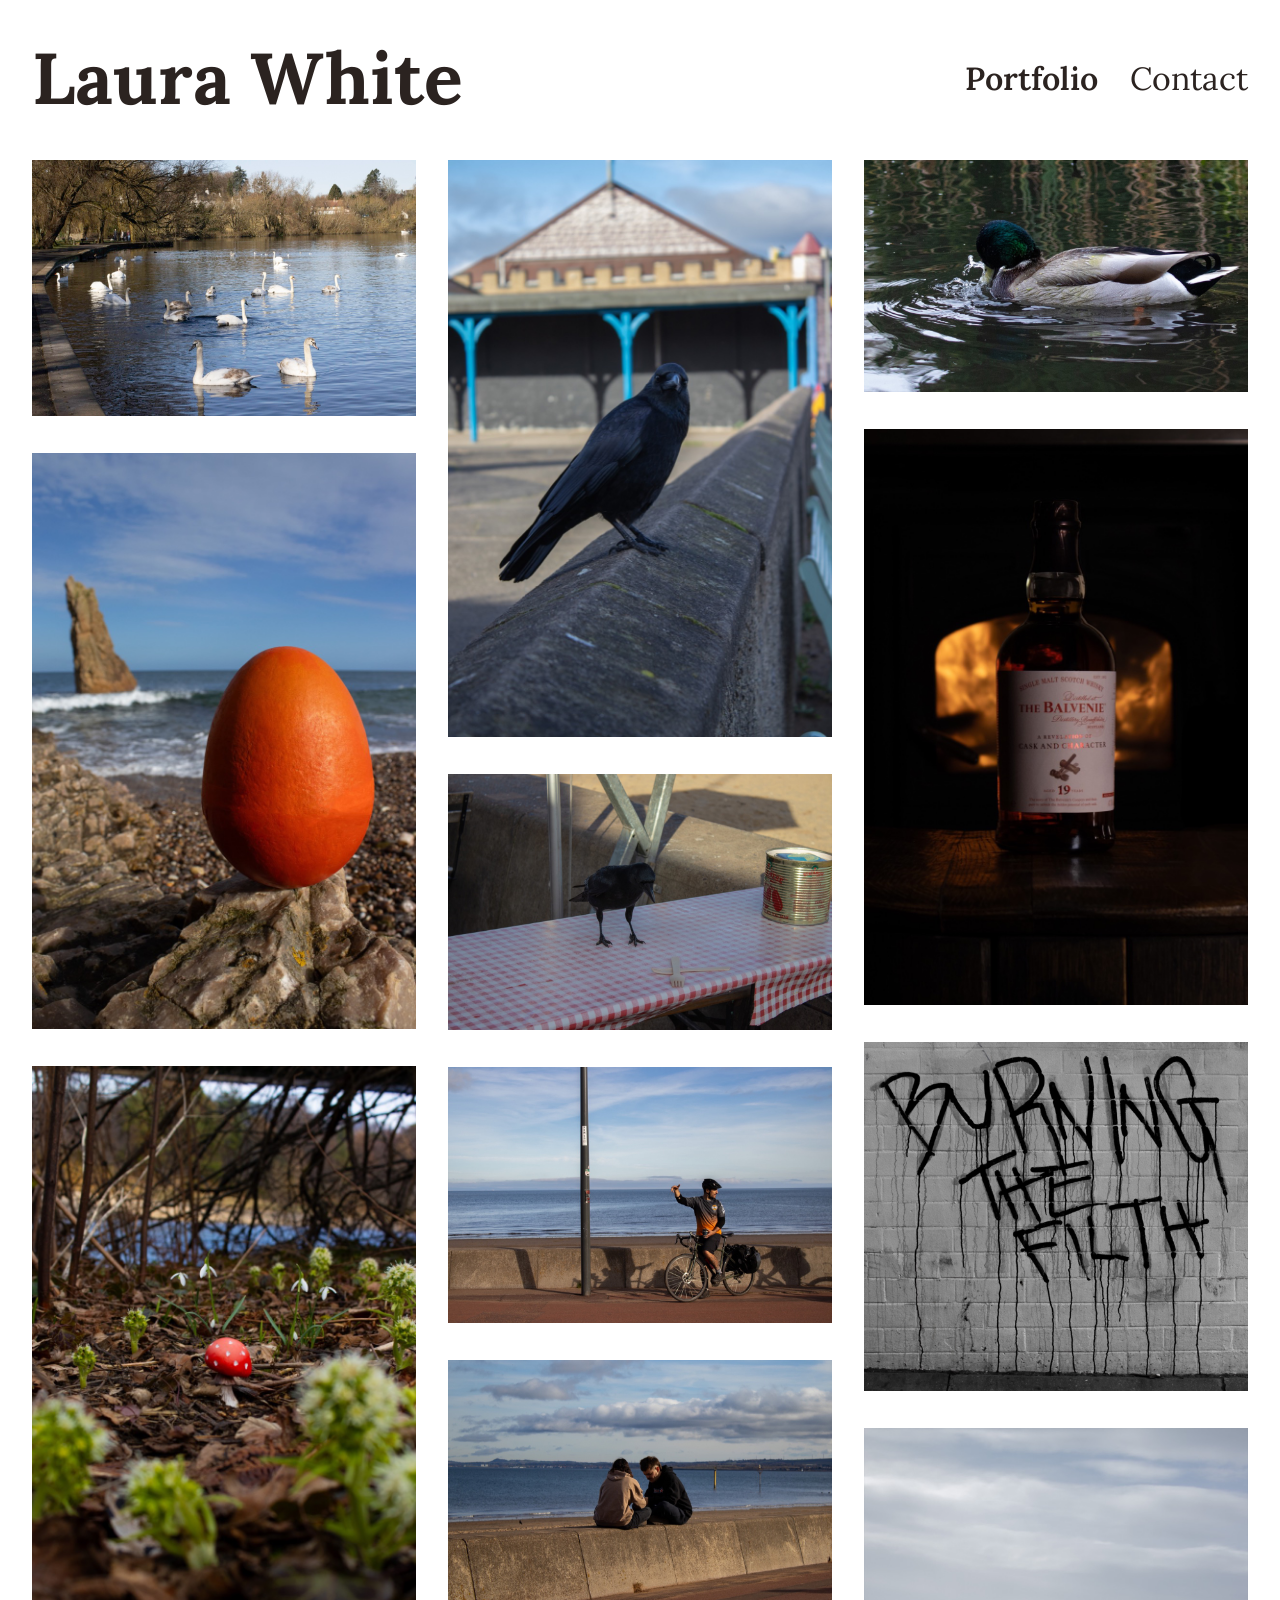
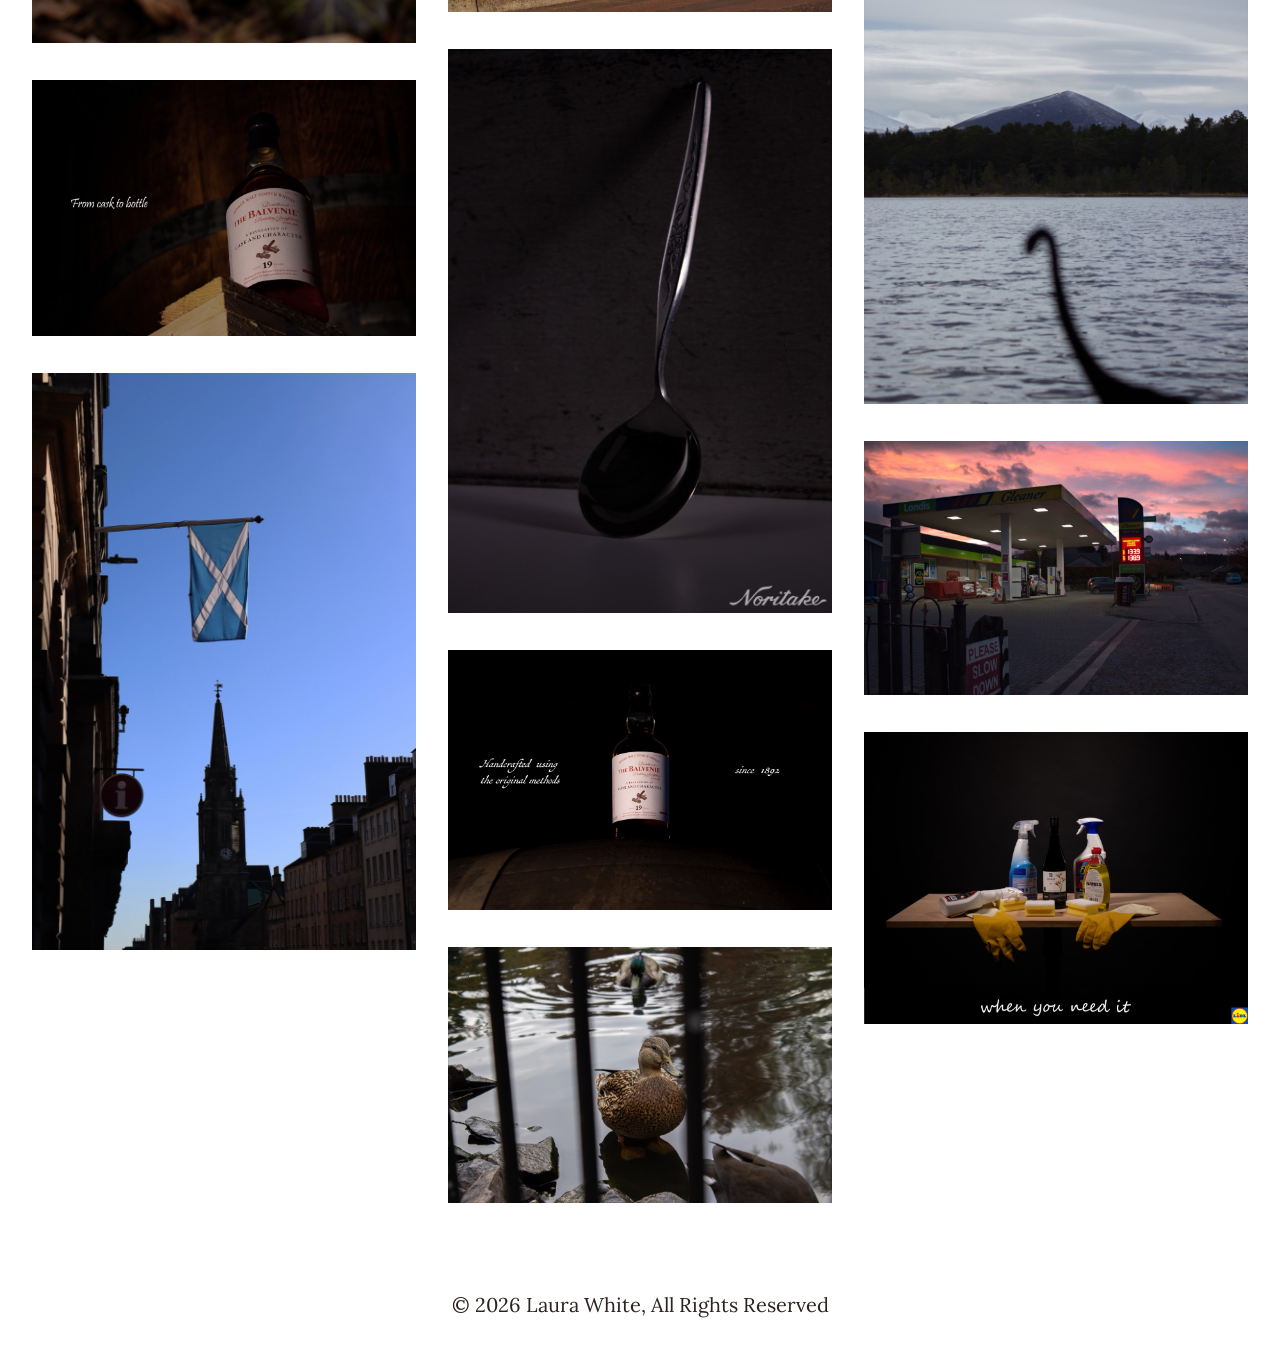
==== pages/index.html @ 3c91ff08 "new file structure" ====
<!doctype html>
<html lang="en">
  <head>
    <meta charset="UTF-8" />
    <meta name="viewport" content="width=device-width, initial-scale=1" />
    <title>Laura White | Portfolio</title>
    <!--open graph -->
    <meta property="og:site_name" content="Laura White Portfolio" />
    <meta property="og:title" content="Fuel, Convenience Store, and Services" />
    <meta property="og:description" content="Contact links" />
    <meta property="og:url" content="https://laurawhite.photography/" />
    <meta property="og:type" content="website" />
    <link rel="stylesheet" href="assets/css/site.css" />
    <link rel="stylesheet" href="assets/css/footer.css" />
    <link rel="stylesheet" href="assets/css/header.css" />
    <script src="assets/js/site.js" defer></script>
  </head>
  <body>
    <header>
      <div class="navbar">
        <h1>Laura White</h1>
        <a
          class="toggle-button"
          role="button"
          aria-label="Navigation dropdown menu toggle button"
        >
          <span class="bar"></span>
          <span class="bar"></span>
          <span class="bar"></span>
        </a>
        <nav class="nav-bar">
          <hr class="navbar-divider" />
          <ul>
            <li><a id="portfolio" class="portfolio" href="/">Portfolio</a></li>
            <li><a class="contact" href="/contact">Contact</a></li>
          </ul>
        </nav>
      </div>
    </header>
    <main>
      <ul class="photo-grid">
        <li>
          <button class="grid-button">
            <img
              class="grid-image"
              src="assets/images/photo - 1.jpg"
              alt="Swans at Linlithgow Loch"
            />
          </button>
          <dialog id="1" class="grid-dialog" closedby="any">
            <button class="dialog-close">&times;</button>
            <img
              class="grid-image"
              src="assets/images/photo - 1.jpg"
              alt="Swans at Linlithgow Loch"
            />
            <p>Swans at Linlithgow Loch</p>
          </dialog>
        </li>
        <li>
          <button class="grid-button">
            <img
              class="grid-image"
              src="assets/images/photo - 2.jpg"
              alt="The soul egg of the Scottish mermaid (Ceasg)"
            />
          </button>
          <dialog id="2" class="grid-dialog" closedby="any">
            <button class="dialog-close">&times;</button>
            <img
              class="grid-image"
              src="assets/images/photo - 2.jpg"
              alt="The soul egg of the Scottish mermaid (Ceasg)"
            />
            <p>The soul egg of the Scottish mermaid (Ceasg)</p>
          </dialog>
        </li>
        <li>
          <button class="grid-button">
            <img
              class="grid-image"
              src="assets/images/photo - 3.jpg"
              alt="Fairy circle with fairy house"
            />
          </button>
          <dialog id="3" class="grid-dialog" closedby="any">
            <button class="dialog-close">&times;</button>
            <img
              class="grid-image"
              src="assets/images/photo - 3.jpg"
              alt="Fairy circle with fairy house"
            />
            <p>Fairy circle with fairy house</p>
          </dialog>
        </li>
        <li>
          <button class="grid-button">
            <img
              class="grid-image"
              src="assets/images/photo - 4.jpg"
              alt="Advertising project: The Balvenie whisky 1"
            />
          </button>
          <dialog id="4" class="grid-dialog" closedby="any">
            <button class="dialog-close">&times;</button>
            <img
              class="grid-image"
              src="assets/images/photo - 4.jpg"
              alt="Advertising project: The Balvenie whisky 1"
            />
            <p>Advertising project: The Balvenie whisky</p>
          </dialog>
        </li>
        <li>
          <button class="grid-button">
            <img
              class="grid-image"
              src="assets/images/photo - 5.jpg"
              alt="Scottish flag in Edinburgh"
            />
          </button>
          <dialog id="5" class="grid-dialog" closedby="any">
            <button class="dialog-close">&times;</button>
            <img
              class="grid-image"
              src="assets/images/photo - 5.jpg"
              alt="Scottish flag in Edinburgh"
            />
            <p>Scottish flag in Edinburgh</p>
          </dialog>
        </li>
        <li>
          <button class="grid-button">
            <img
              class="grid-image"
              src="assets/images/photo - 6.jpg"
              alt="Street photograph of a crow"
            />
          </button>
          <dialog id="6" class="grid-dialog" closedby="any">
            <button class="dialog-close">&times;</button>
            <img
              class="grid-image"
              src="assets/images/photo - 6.jpg"
              alt="Street photograph of a crow"
            />
            <p>Street photograph of a crow</p>
          </dialog>
        </li>
        <li>
          <button class="grid-button">
            <img
              class="grid-image"
              src="assets/images/photo - 7.jpg"
              alt="Confused crow"
            />
          </button>
          <dialog id="7" class="grid-dialog" closedby="any">
            <button class="dialog-close">&times;</button>
            <img
              class="grid-image"
              src="assets/images/photo - 7.jpg"
              alt="Confused crow"
            />
            <p>Confused crow</p>
          </dialog>
        </li>
        <li>
          <button class="grid-button">
            <img
              class="grid-image"
              src="assets/images/photo - 8.jpg"
              alt="Street photograph of cyclist at Portobello beach"
            />
          </button>
          <dialog id="8" class="grid-dialog" closedby="any">
            <button class="dialog-close">&times;</button>
            <img
              class="grid-image"
              src="assets/images/photo - 8.jpg"
              alt="Street photograph of cyclist at Portobello beach"
            />
            <p>Street photograph of cyclist at Portobello beach</p>
          </dialog>
        </li>
        <li>
          <button class="grid-button">
            <img
              class="grid-image"
              src="assets/images/photo - 9.jpg"
              alt="Street photo of a pair of people at Portobello beach"
            />
          </button>
          <dialog id="9" class="grid-dialog" closedby="any">
            <button class="dialog-close">&times;</button>
            <img
              class="grid-image"
              src="assets/images/photo - 9.jpg"
              alt="Street photo of a pair of people at Portobello beach"
            />
            <p>Street photo of a pair of people at Portobello beach</p>
          </dialog>
        </li>
        <li>
          <button class="grid-button">
            <img
              class="grid-image"
              src="assets/images/photo - 10.jpg"
              alt="Advertising project: Decorative spoon"
            />
          </button>
          <dialog id="10" class="grid-dialog" closedby="any">
            <button class="dialog-close">&times;</button>
            <img
              class="grid-image"
              src="assets/images/photo - 10.jpg"
              alt="Advertising project: Decorative spoon"
            />
            <p>Advertising project: Decorative spoon</p>
          </dialog>
        </li>
        <li>
          <button class="grid-button">
            <img
              class="grid-image"
              src="assets/images/photo - 11.jpg"
              alt="Advertising project: The Balvenie whisky 2"
            />
          </button>
          <dialog id="11" class="grid-dialog" closedby="any">
            <button class="dialog-close">&times;</button>
            <img
              class="grid-image"
              src="assets/images/photo - 11.jpg"
              alt="Advertising project: The Balvenie whisky 2"
            />
            <p>Advertising project: The Balvenie whisky</p>
          </dialog>
        </li>
        <li>
          <button class="grid-button">
            <img
              class="grid-image"
              src="assets/images/photo - 12.jpg"
              alt="A duck in jail"
            />
          </button>
          <dialog id="12" class="grid-dialog" closedby="any">
            <button class="dialog-close">&times;</button>
            <img
              class="grid-image"
              src="assets/images/photo - 12.jpg"
              alt="A duck in jail"
            />
            <p>A duck in jail</p>
          </dialog>
        </li>
        <li>
          <button class="grid-button">
            <img
              class="grid-image"
              src="assets/images/photo - 13.jpg"
              alt="Water coming off a ducks beak"
            />
          </button>
          <dialog id="13" class="grid-dialog" closedby="any">
            <button class="dialog-close">&times;</button>
            <img
              class="grid-image"
              src="assets/images/photo - 13.jpg"
              alt="Water coming off a ducks beak"
            />
            <p>Water coming off a ducks beak</p>
          </dialog>
        </li>
        <li>
          <button class="grid-button">
            <img class="grid-image" src="assets/images/photo - 15.jpg" />
          </button>
          <dialog id="14" class="grid-dialog" closedby="any">
            <button class="dialog-close">&times;</button>
            <img class="grid-image" src="assets/images/photo - 15.jpg" />
            <p>Advertising project: The Balvenie whisky</p>
          </dialog>
        </li>
        <li>
          <button class="grid-button">
            <img class="grid-image" src="assets/images/photo - 16.jpg" />
          </button>
          <dialog id="15" class="grid-dialog" closedby="any">
            <button class="dialog-close">&times;</button>
            <img class="grid-image" src="assets/images/photo - 16.jpg" />
            <p>Street photo of graffiti in Edinburgh</p>
          </dialog>
        </li>
        <li>
          <button class="grid-button">
            <img class="grid-image" src="assets/images/photo - 17.jpg" />
          </button>
          <dialog id="16" class="grid-dialog" closedby="any">
            <button class="dialog-close">&times;</button>
            <img class="grid-image" src="assets/images/photo - 17.jpg" />
            <p>The loch Ness monster</p>
          </dialog>
        </li>
        <li>
          <button class="grid-button">
            <img class="grid-image" src="assets/images/photo - 18.jpg" />
          </button>
          <dialog id="17" class="grid-dialog" closedby="any">
            <button class="dialog-close">&times;</button>
            <img class="grid-image" src="assets/images/photo - 18.jpg" />
            <p>Sunrise over Craigellachie Filling Station</p>
          </dialog>
        </li>
        <li>
          <button class="grid-button">
            <img class="grid-image" src="assets/images/photo - 19.jpg" />
          </button>
          <dialog id="18" class="grid-dialog" closedby="any">
            <button class="dialog-close">&times;</button>
            <img class="grid-image" src="assets/images/photo - 19.jpg" />
            <p>Advertising project: Lidl wine bottle</p>
          </dialog>
        </li>
      </ul>
    </main>
    <footer>© 2026 Laura White, All Rights Reserved</footer>
    <script src="assets/js/nav-bar.js"></script>
  </body>
</html>
---- pages/assets/css/site.css ----
/* lora-regular - latin */
@font-face {
  font-display: swap;
  font-family: "Lora";
  font-style: normal;
  font-weight: 400;
  src: url("../fonts/lora-v37-latin-regular.woff2") format("woff2");
}

/* lora-600 - latin */
@font-face {
  font-display: swap;
  font-family: "Lora";
  font-style: normal;
  font-weight: 600;
  src: url("../fonts/lora-v37-latin-600.woff2") format("woff2");
}

/* lora-700 - latin */
@font-face {
  font-display: swap;
  font-family: "Lora";
  font-style: normal;
  font-weight: 700;
  src: url("../fonts/lora-v37-latin-700.woff2") format("woff2");
}

* {
  box-sizing: border-box;
}

html {
  height: 100%;
  background-color: #fff;
  scroll-behavior: smooth;
}

body {
  font-family: "Lora";
  margin: 0;
  font-size: 1.25rem;
  display: flex;
  min-height: 100vh;
  flex-direction: column;
  color: #2b2320;
}

main {
  flex: 1 0 auto;
  margin: 0 auto;
  max-width: 1800px;
}

.photo-grid {
  --frame: 2rem;
  columns: 3;
  margin-inline: auto;
  padding: var(--frame, 0.5rem);
  padding-top: 0;
  column-gap: var(--frame, 0.5rem);
  list-style: none;
  .grid-image {
    display: block;
    height: 100%;
    width: 100%;
    animation: fade-in 0.5s;
  }
  li {
    margin-bottom: var(--frame, 0.5rem);
  }
}

button {
  border: none;
  background-color: none;
  padding: 0;
  margin: 0;
}

button:hover {
  cursor: pointer;
}

:modal {
  padding: 3rem;
  padding-bottom: 1rem;
  padding-top: 5rem;
  border: 2px solid #2b2320;
  animation: fade-in 0.5s;
  user-select: none;
}

dialog img {
  max-height: 70vh;
}

dialog p {
  text-align: center;
  padding: 0.5rem;
}

::backdrop {
  backdrop-filter: blur(8px);
}

.dialog-close {
  vertical-align: middle;
  text-align: center;
  padding: 0.5rem 1rem;
  position: absolute;
  display: inline-block;
  top: 0;
  right: 0;
  font-size: 3rem;
  background: none;
  color: #2b2320;
}

.dialog-close:hover {
  font-weight: 600;
}

@keyframes fade-in {
  0% {
    opacity: 0;
  }
  100% {
    opacity: 1;
  }
}

@media (max-width: 768px) {
  .photo-grid {
    --frame: 1rem;
    columns: 1;
  }

  :modal {
    display: none;
  }
}
---- pages/assets/css/footer.css ----
footer {
  margin: 0 auto;
  padding: 2rem;
  font-size: 1.25rem;
  text-align: center;
}

@media (max-width: 768px) {
  footer {
    font-size: 1.25rem;
    padding-top: 0rem;
  }
}
---- pages/assets/css/header.css ----
header {
  position: sticky;
  z-index: 999;
  top: 0;
  background-color: #fff;
  user-select: none;
}

.navbar {
  margin: 0 auto;
  max-width: 1800px;
  display: flex;
  align-items: center;
  justify-content: space-between;
  padding: 2rem;
  padding-bottom: 1rem;
}

header h1 {
  margin: 0;
  display: flex;
  font-size: 4.5rem;
}

.toggle-button {
  position: absolute;
  right: 2rem;
  top: 50%;
  transform: translateY(-50%);
  display: none;
  flex-direction: column;
  justify-content: space-between;
  align-items: center;
  width: 50px;
  height: 40px;
  z-index: 20;
}

.toggle-button .bar {
  height: 0.25rem;
  width: 100%;
  background-color: #2b2320;
  border-radius: 10px;
  transition:
    transform 0.3s ease,
    opacity 0.3s ease;
}

.toggle-button.active .bar:nth-child(1) {
  transform: translateY(18px) rotate(45deg);
}

.toggle-button.active .bar:nth-child(2) {
  opacity: 0;
}

.toggle-button.active .bar:nth-child(3) {
  transform: translateY(-18px) rotate(-45deg);
}

header nav ul {
  list-style: none;
  display: flex;
  gap: 2rem;
}

#portfolio,
#contact {
  font-weight: 600;
}

header nav ul li {
  font-size: 2rem;
}

header nav ul li a {
  text-decoration: none;
  color: #2b2320;
}

header nav ul li a:hover {
  text-decoration: underline;
}

.navbar-divider {
  display: none;
}

@media (max-width: 758px) {
  .nav-bar {
    position: absolute;
    margin: 0 auto;
    top: 100%;
    left: 0;
    right: 0;
    display: none;
    background-color: #fff;
    z-index: 15;
    height: auto;
  }
  .toggle-button {
    display: flex;
  }
  .nav-bar ul {
    flex-direction: column;
    padding: 0.25rem;
  }

  .nav-bar ul li {
    text-align: center;
    padding: 1rem;
    padding-top: 0.25rem;
  }

  .nav-bar.active {
    display: block;
  }

  .navbar-divider {
    max-width: 60vw;
    display: flex;
  }
}
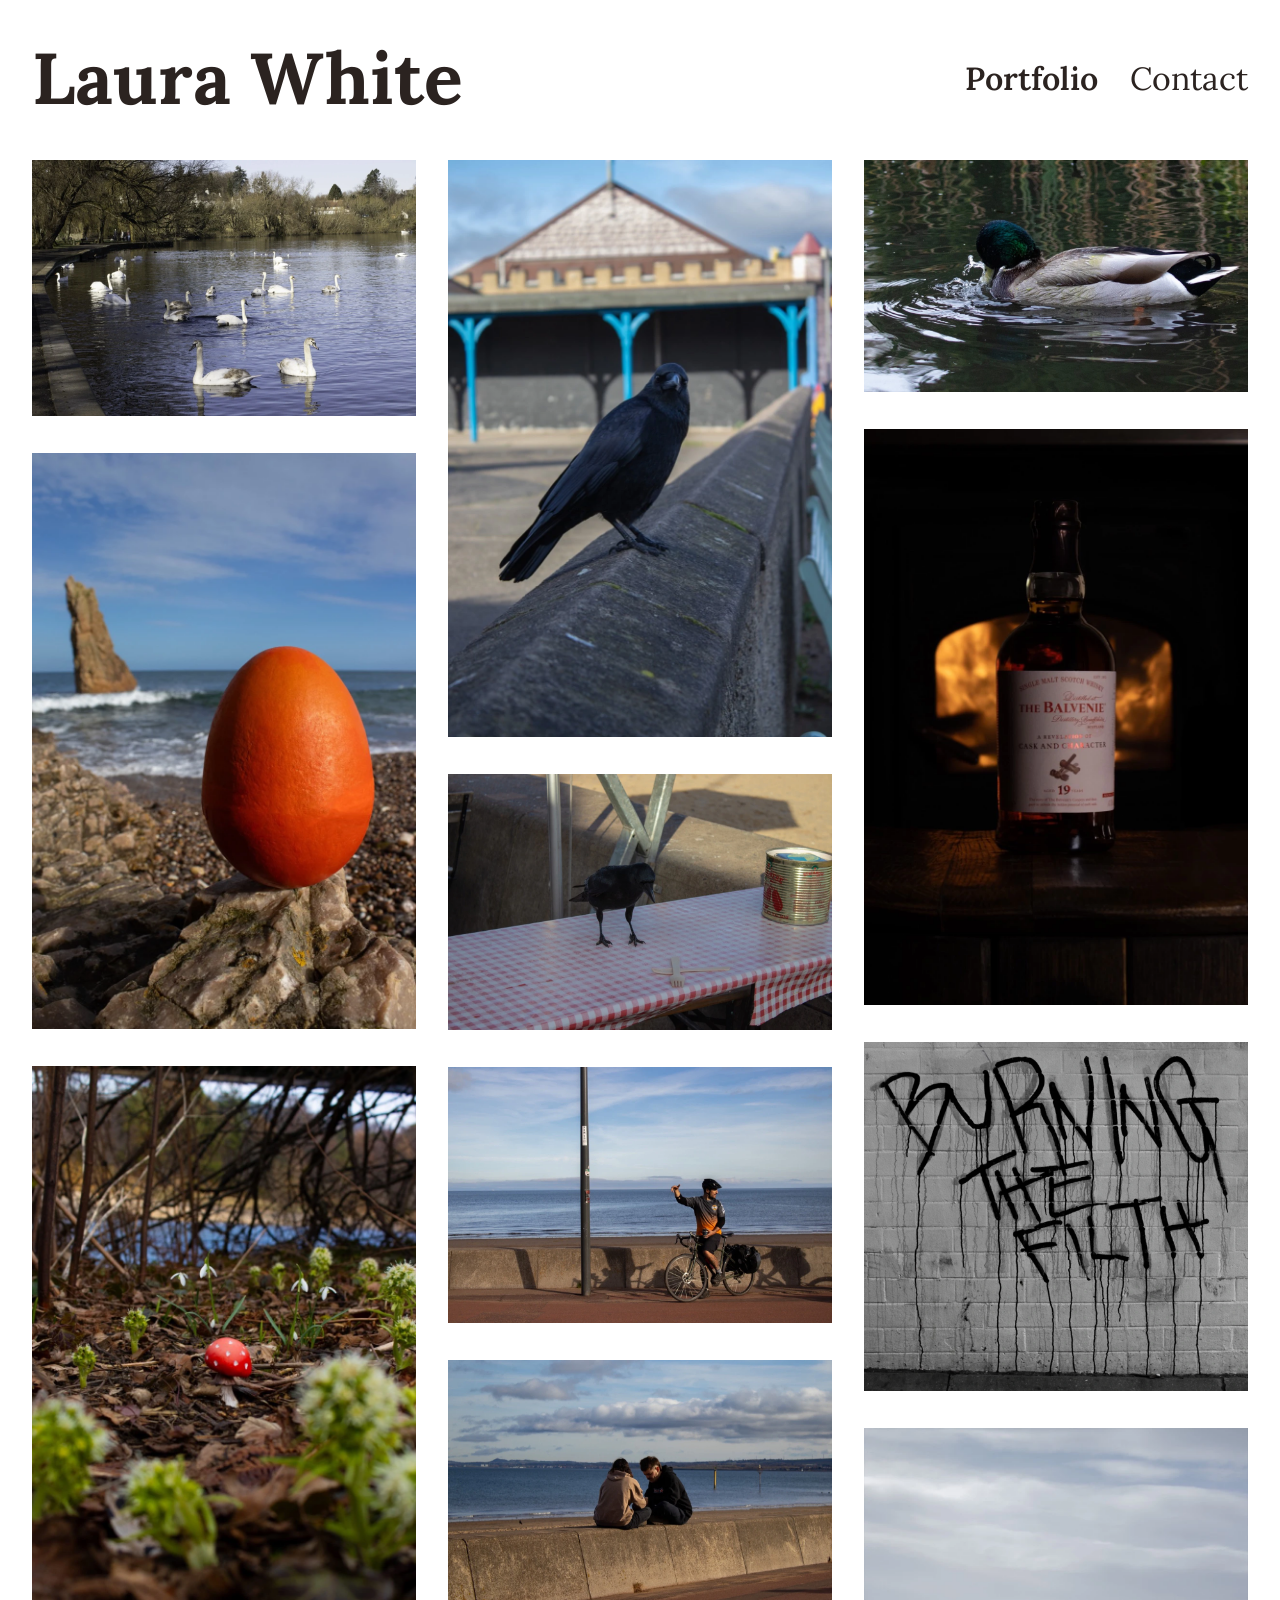
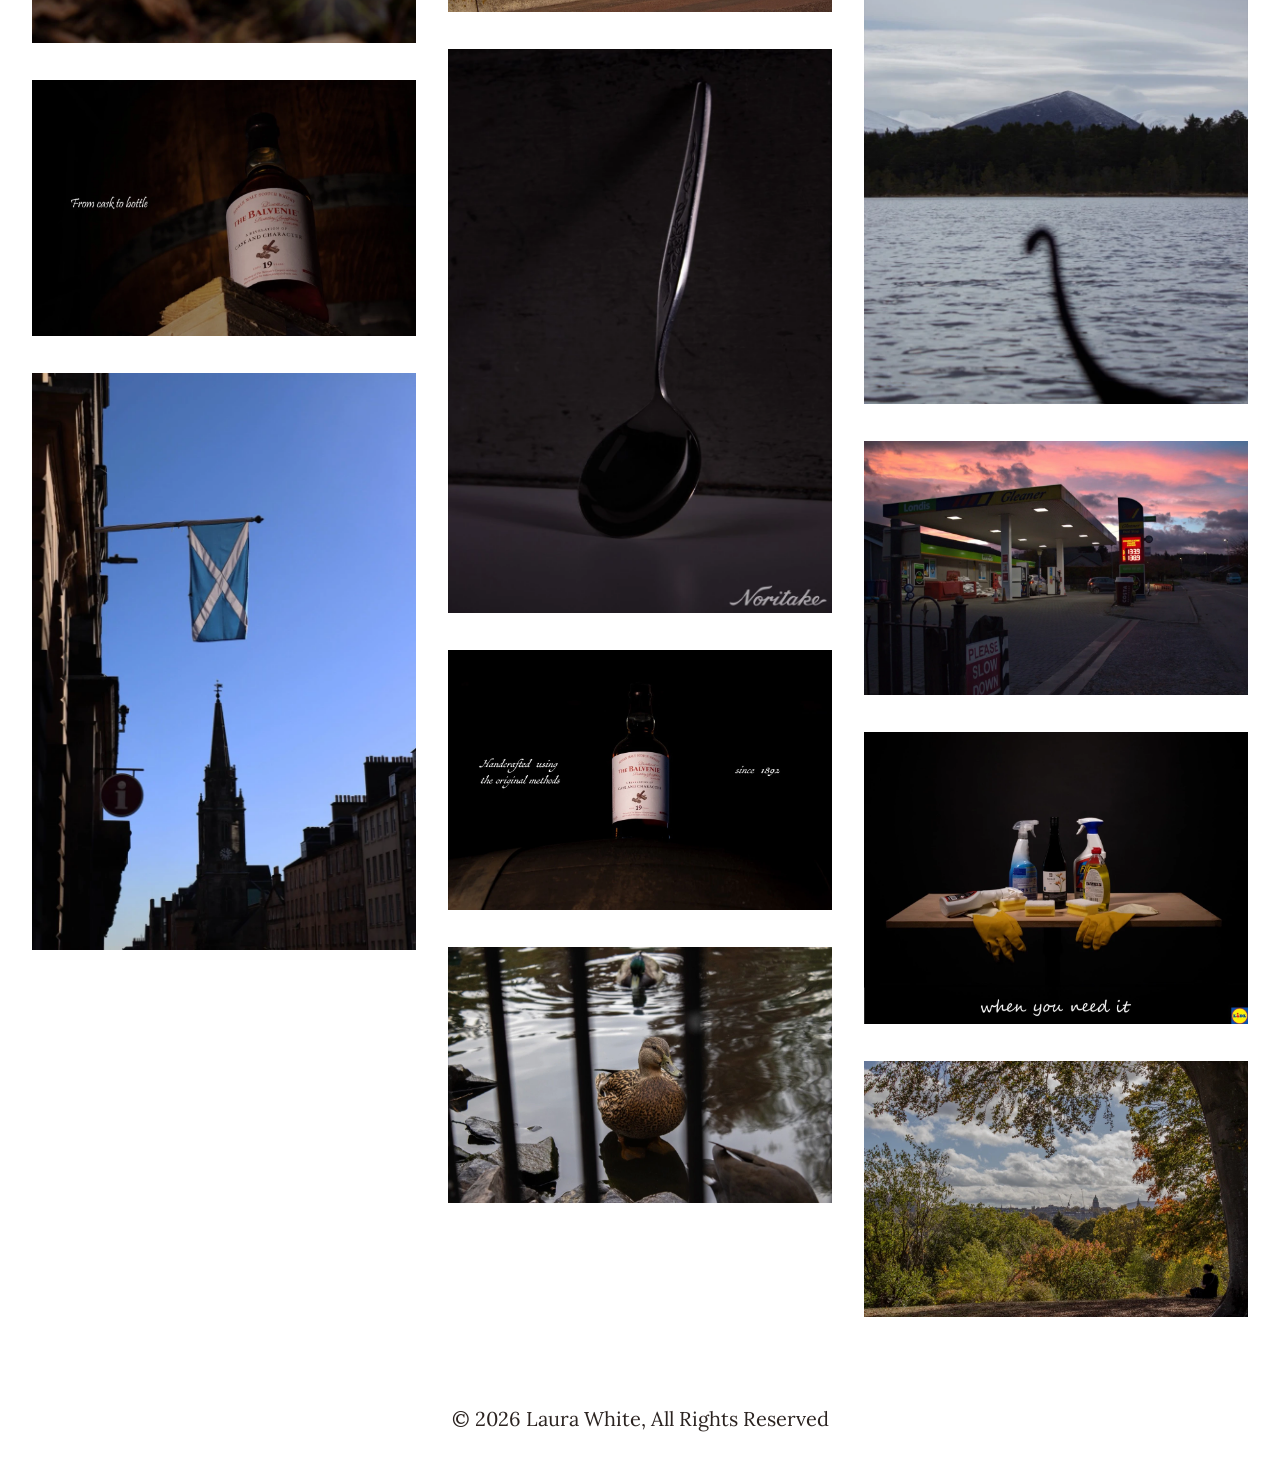
==== commit 1602ca97: "used webp instead of jpg and new photo" ====
--- a/pages/index.html
+++ b/pages/index.html
@@ -5,9 +5,12 @@
     <meta name="viewport" content="width=device-width, initial-scale=1" />
     <title>Laura White | Portfolio</title>
     <!--open graph -->
-    <meta property="og:site_name" content="Laura White Portfolio" />
-    <meta property="og:title" content="Fuel, Convenience Store, and Services" />
-    <meta property="og:description" content="Contact links" />
+    <meta property="og:site_name" content="Laura White | Portfolio" />
+    <meta property="og:title" content="Laura White - Photographer" />
+    <meta
+      property="og:description"
+      content="Portfolio of Laura White, a photographer from Moray, Scotland."
+    />
     <meta property="og:url" content="https://laurawhite.photography/" />
     <meta property="og:type" content="website" />
     <link rel="stylesheet" href="assets/css/site.css" />
@@ -43,7 +46,7 @@
           <button class="grid-button">
             <img
               class="grid-image"
-              src="assets/images/photo - 1.jpg"
+              src="assets/images/photo - 1.webp"
               alt="Swans at Linlithgow Loch"
             />
           </button>
@@ -51,7 +54,7 @@
             <button class="dialog-close">&times;</button>
             <img
               class="grid-image"
-              src="assets/images/photo - 1.jpg"
+              src="assets/images/photo - 1.webp"
               alt="Swans at Linlithgow Loch"
             />
             <p>Swans at Linlithgow Loch</p>
@@ -61,7 +64,7 @@
           <button class="grid-button">
             <img
               class="grid-image"
-              src="assets/images/photo - 2.jpg"
+              src="assets/images/photo - 2.webp"
               alt="The soul egg of the Scottish mermaid (Ceasg)"
             />
           </button>
@@ -69,7 +72,7 @@
             <button class="dialog-close">&times;</button>
             <img
               class="grid-image"
-              src="assets/images/photo - 2.jpg"
+              src="assets/images/photo - 2.webp"
               alt="The soul egg of the Scottish mermaid (Ceasg)"
             />
             <p>The soul egg of the Scottish mermaid (Ceasg)</p>
@@ -79,7 +82,7 @@
           <button class="grid-button">
             <img
               class="grid-image"
-              src="assets/images/photo - 3.jpg"
+              src="assets/images/photo - 3.webp"
               alt="Fairy circle with fairy house"
             />
           </button>
@@ -87,7 +90,7 @@
             <button class="dialog-close">&times;</button>
             <img
               class="grid-image"
-              src="assets/images/photo - 3.jpg"
+              src="assets/images/photo - 3.webp"
               alt="Fairy circle with fairy house"
             />
             <p>Fairy circle with fairy house</p>
@@ -97,7 +100,7 @@
           <button class="grid-button">
             <img
               class="grid-image"
-              src="assets/images/photo - 4.jpg"
+              src="assets/images/photo - 4.webp"
               alt="Advertising project: The Balvenie whisky 1"
             />
           </button>
@@ -105,7 +108,7 @@
             <button class="dialog-close">&times;</button>
             <img
               class="grid-image"
-              src="assets/images/photo - 4.jpg"
+              src="assets/images/photo - 4.webp"
               alt="Advertising project: The Balvenie whisky 1"
             />
             <p>Advertising project: The Balvenie whisky</p>
@@ -115,7 +118,7 @@
           <button class="grid-button">
             <img
               class="grid-image"
-              src="assets/images/photo - 5.jpg"
+              src="assets/images/photo - 5.webp"
               alt="Scottish flag in Edinburgh"
             />
           </button>
@@ -123,7 +126,7 @@
             <button class="dialog-close">&times;</button>
             <img
               class="grid-image"
-              src="assets/images/photo - 5.jpg"
+              src="assets/images/photo - 5.webp"
               alt="Scottish flag in Edinburgh"
             />
             <p>Scottish flag in Edinburgh</p>
@@ -133,7 +136,7 @@
           <button class="grid-button">
             <img
               class="grid-image"
-              src="assets/images/photo - 6.jpg"
+              src="assets/images/photo - 6.webp"
               alt="Street photograph of a crow"
             />
           </button>
@@ -141,7 +144,7 @@
             <button class="dialog-close">&times;</button>
             <img
               class="grid-image"
-              src="assets/images/photo - 6.jpg"
+              src="assets/images/photo - 6.webp"
               alt="Street photograph of a crow"
             />
             <p>Street photograph of a crow</p>
@@ -151,7 +154,7 @@
           <button class="grid-button">
             <img
               class="grid-image"
-              src="assets/images/photo - 7.jpg"
+              src="assets/images/photo - 7.webp"
               alt="Confused crow"
             />
           </button>
@@ -159,7 +162,7 @@
             <button class="dialog-close">&times;</button>
             <img
               class="grid-image"
-              src="assets/images/photo - 7.jpg"
+              src="assets/images/photo - 7.webp"
               alt="Confused crow"
             />
             <p>Confused crow</p>
@@ -169,7 +172,7 @@
           <button class="grid-button">
             <img
               class="grid-image"
-              src="assets/images/photo - 8.jpg"
+              src="assets/images/photo - 8.webp"
               alt="Street photograph of cyclist at Portobello beach"
             />
           </button>
@@ -177,7 +180,7 @@
             <button class="dialog-close">&times;</button>
             <img
               class="grid-image"
-              src="assets/images/photo - 8.jpg"
+              src="assets/images/photo - 8.webp"
               alt="Street photograph of cyclist at Portobello beach"
             />
             <p>Street photograph of cyclist at Portobello beach</p>
@@ -187,7 +190,7 @@
           <button class="grid-button">
             <img
               class="grid-image"
-              src="assets/images/photo - 9.jpg"
+              src="assets/images/photo - 9.webp"
               alt="Street photo of a pair of people at Portobello beach"
             />
           </button>
@@ -195,7 +198,7 @@
             <button class="dialog-close">&times;</button>
             <img
               class="grid-image"
-              src="assets/images/photo - 9.jpg"
+              src="assets/images/photo - 9.webp"
               alt="Street photo of a pair of people at Portobello beach"
             />
             <p>Street photo of a pair of people at Portobello beach</p>
@@ -205,7 +208,7 @@
           <button class="grid-button">
             <img
               class="grid-image"
-              src="assets/images/photo - 10.jpg"
+              src="assets/images/photo - 10.webp"
               alt="Advertising project: Decorative spoon"
             />
           </button>
@@ -213,7 +216,7 @@
             <button class="dialog-close">&times;</button>
             <img
               class="grid-image"
-              src="assets/images/photo - 10.jpg"
+              src="assets/images/photo - 10.webp"
               alt="Advertising project: Decorative spoon"
             />
             <p>Advertising project: Decorative spoon</p>
@@ -223,7 +226,7 @@
           <button class="grid-button">
             <img
               class="grid-image"
-              src="assets/images/photo - 11.jpg"
+              src="assets/images/photo - 11.webp"
               alt="Advertising project: The Balvenie whisky 2"
             />
           </button>
@@ -231,7 +234,7 @@
             <button class="dialog-close">&times;</button>
             <img
               class="grid-image"
-              src="assets/images/photo - 11.jpg"
+              src="assets/images/photo - 11.webp"
               alt="Advertising project: The Balvenie whisky 2"
             />
             <p>Advertising project: The Balvenie whisky</p>
@@ -241,7 +244,7 @@
           <button class="grid-button">
             <img
               class="grid-image"
-              src="assets/images/photo - 12.jpg"
+              src="assets/images/photo - 12.webp"
               alt="A duck in jail"
             />
           </button>
@@ -249,7 +252,7 @@
             <button class="dialog-close">&times;</button>
             <img
               class="grid-image"
-              src="assets/images/photo - 12.jpg"
+              src="assets/images/photo - 12.webp"
               alt="A duck in jail"
             />
             <p>A duck in jail</p>
@@ -259,7 +262,7 @@
           <button class="grid-button">
             <img
               class="grid-image"
-              src="assets/images/photo - 13.jpg"
+              src="assets/images/photo - 13.webp"
               alt="Water coming off a ducks beak"
             />
           </button>
@@ -267,7 +270,7 @@
             <button class="dialog-close">&times;</button>
             <img
               class="grid-image"
-              src="assets/images/photo - 13.jpg"
+              src="assets/images/photo - 13.webp"
               alt="Water coming off a ducks beak"
             />
             <p>Water coming off a ducks beak</p>
@@ -275,52 +278,62 @@
         </li>
         <li>
           <button class="grid-button">
-            <img class="grid-image" src="assets/images/photo - 15.jpg" />
+            <img class="grid-image" src="assets/images/photo - 15.webp" />
           </button>
           <dialog id="14" class="grid-dialog" closedby="any">
             <button class="dialog-close">&times;</button>
-            <img class="grid-image" src="assets/images/photo - 15.jpg" />
+            <img class="grid-image" src="assets/images/photo - 15.webp" />
             <p>Advertising project: The Balvenie whisky</p>
           </dialog>
         </li>
         <li>
           <button class="grid-button">
-            <img class="grid-image" src="assets/images/photo - 16.jpg" />
+            <img class="grid-image" src="assets/images/photo - 16.webp" />
           </button>
           <dialog id="15" class="grid-dialog" closedby="any">
             <button class="dialog-close">&times;</button>
-            <img class="grid-image" src="assets/images/photo - 16.jpg" />
+            <img class="grid-image" src="assets/images/photo - 16.webp" />
             <p>Street photo of graffiti in Edinburgh</p>
           </dialog>
         </li>
         <li>
           <button class="grid-button">
-            <img class="grid-image" src="assets/images/photo - 17.jpg" />
+            <img class="grid-image" src="assets/images/photo - 17.webp" />
           </button>
           <dialog id="16" class="grid-dialog" closedby="any">
             <button class="dialog-close">&times;</button>
-            <img class="grid-image" src="assets/images/photo - 17.jpg" />
+            <img class="grid-image" src="assets/images/photo - 17.webp" />
             <p>The loch Ness monster</p>
           </dialog>
         </li>
         <li>
           <button class="grid-button">
-            <img class="grid-image" src="assets/images/photo - 18.jpg" />
+            <img class="grid-image" src="assets/images/photo - 18.webp" />
           </button>
           <dialog id="17" class="grid-dialog" closedby="any">
             <button class="dialog-close">&times;</button>
-            <img class="grid-image" src="assets/images/photo - 18.jpg" />
+            <img class="grid-image" src="assets/images/photo - 18.webp" />
             <p>Sunrise over Craigellachie Filling Station</p>
           </dialog>
         </li>
         <li>
           <button class="grid-button">
-            <img class="grid-image" src="assets/images/photo - 19.jpg" />
+            <img class="grid-image" src="assets/images/photo - 19.webp" />
           </button>
           <dialog id="18" class="grid-dialog" closedby="any">
             <button class="dialog-close">&times;</button>
-            <img class="grid-image" src="assets/images/photo - 19.jpg" />
+            <img class="grid-image" src="assets/images/photo - 19.webp" />
             <p>Advertising project: Lidl wine bottle</p>
+          </dialog>
+        </li>
+        <li>
+          <button class="grid-button">
+            <img class="grid-image" src="assets/images/photo - 20.webp" />
+          </button>
+          <dialog id="19" class="grid-dialog" closedby="any">
+            <button class="dialog-close">&times;</button>
+            <img class="grid-image" src="assets/images/photo - 20.webp" />
+            <p>Edinburgh from the Royal Botanical Gardens</p>
           </dialog>
         </li>
       </ul>
--- a/pages/assets/css/header.css
+++ b/pages/assets/css/header.css
@@ -25,8 +25,6 @@
 .toggle-button {
   position: absolute;
   right: 2rem;
-  top: 50%;
-  transform: translateY(-50%);
   display: none;
   flex-direction: column;
   justify-content: space-between;
